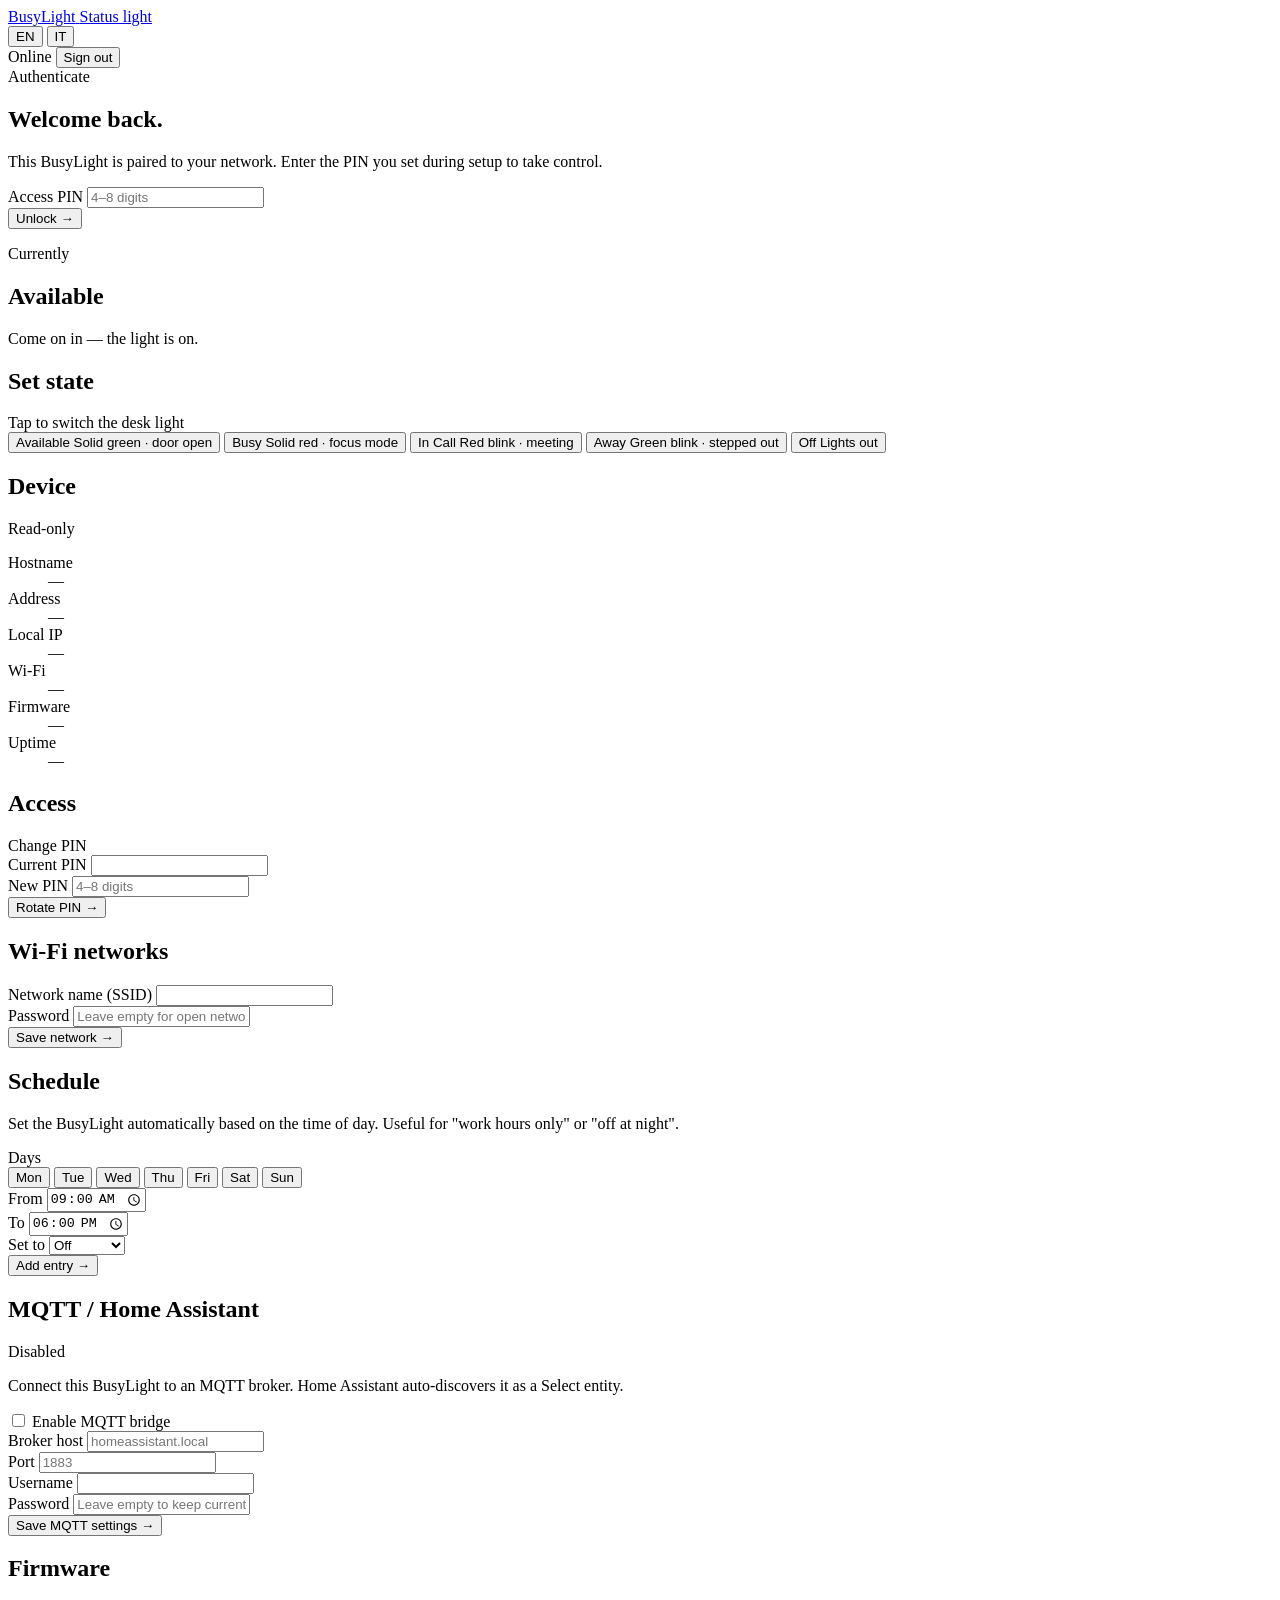
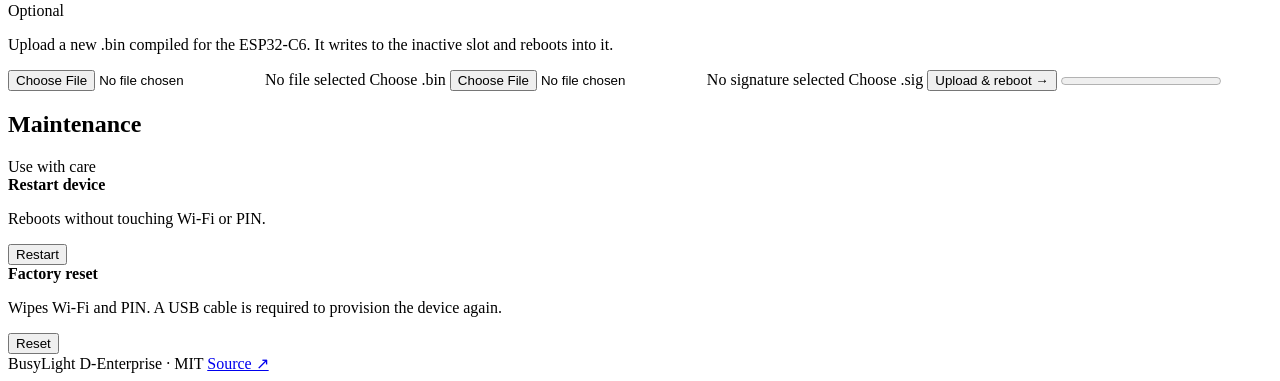
==== presence_helper/src/busylight_presence/webui/index.html @ 86720038 "feat(presence): host the firmware's web UI locally over a Serial bridge Custom dashboards in CTk cou" ====
<!doctype html>
<html lang="en">
  <head>
    <meta charset="utf-8" />
    <meta name="viewport" content="width=device-width, initial-scale=1" />
    <meta name="color-scheme" content="light" />
    <title>BusyLight</title>
    <link rel="preconnect" href="https://fonts.googleapis.com" crossorigin />
    <link rel="preconnect" href="https://fonts.gstatic.com" crossorigin />
    <link
      href="https://fonts.googleapis.com/css2?family=Bricolage+Grotesque:opsz,wght@12..96,400;12..96,500;12..96,600;12..96,700&family=JetBrains+Mono:wght@500;600&display=swap"
      rel="stylesheet"
    />
    <link rel="stylesheet" href="/styles.css" />
  </head>
  <body>
    <header class="bar">
      <a class="brand" href="/">
        <span class="brand-mark" aria-hidden="true">
          <span class="brand-mark-r"></span>
          <span class="brand-mark-g"></span>
        </span>
        <span class="brand-text">
          <span class="brand-name">BusyLight</span>
          <span class="brand-sub" data-i18n="brand.sub">Status light</span>
        </span>
      </a>
      <div class="bar-right">
        <div class="langswitch" role="group" aria-label="Language">
          <button type="button" data-lang-btn="en">EN</button>
          <button type="button" data-lang-btn="it">IT</button>
        </div>
        <span class="net" id="link-state">
          <span class="net-dot"></span>
          <span data-i18n="topbar.online">Online</span>
        </span>
        <button id="logout-btn" type="button" class="link hidden" data-i18n="topbar.signout">Sign out</button>
      </div>
    </header>

    <main class="page">

      <!-- LOGIN -->
      <section id="login-card" class="lock">
        <div class="lock-card">
          <div class="lock-bead" aria-hidden="true">
            <span class="lock-bead-halo"></span>
            <span class="lock-bead-core"></span>
            <span class="lock-bead-shine"></span>
          </div>
          <span class="kicker" data-i18n="login.kicker">Authenticate</span>
          <h1 class="display" data-i18n="login.title">Welcome back.</h1>
          <p class="lede" data-i18n="login.lede">
            This BusyLight is paired to your network. Enter the PIN you set
            during setup to take control.
          </p>
          <div class="field">
            <label for="pin" data-i18n="login.access_pin">Access PIN</label>
            <input
              id="pin"
              type="password"
              inputmode="numeric"
              maxlength="8"
              autocomplete="off"
              placeholder="4–8 digits"
              data-i18n-attr="placeholder: login.placeholder"
            />
          </div>
          <button id="login-btn" type="button" class="cta">
            <span data-i18n="login.unlock">Unlock</span>
            <span class="cta-arrow" aria-hidden="true">→</span>
          </button>
          <p class="msg" id="login-msg" role="status"></p>
        </div>
      </section>

      <!-- DASHBOARD -->
      <div id="console-grid" class="dash hidden">

        <!-- HERO -->
        <section class="hero" id="status-orb" data-state="AVAILABLE">
          <div class="hero-stage" aria-hidden="true">
            <span class="hero-halo"></span>
            <span class="hero-bead">
              <span class="hero-bead-shine"></span>
            </span>
          </div>
          <div class="hero-info">
            <span class="kicker" data-i18n="hero.kicker">Currently</span>
            <h1 class="display display--xl" id="current-state">Available</h1>
            <p class="lede" id="hero-sub">Come on in — the light is on.</p>
          </div>
        </section>

        <!-- STATE SELECTOR -->
        <section class="block">
          <header class="block-head">
            <h2 data-i18n="set_state.title">Set state</h2>
            <span class="block-sub" data-i18n="set_state.sub">Tap to switch the desk light</span>
          </header>
          <div class="tiles">
            <button class="tile" data-state="AVAILABLE">
              <span class="tile-swatch"></span>
              <span class="tile-text">
                <span class="tile-name" data-i18n="states.AVAILABLE.name">Available</span>
                <span class="tile-desc" data-i18n="states.AVAILABLE.desc">Solid green · door open</span>
              </span>
            </button>
            <button class="tile" data-state="BUSY">
              <span class="tile-swatch"></span>
              <span class="tile-text">
                <span class="tile-name" data-i18n="states.BUSY.name">Busy</span>
                <span class="tile-desc" data-i18n="states.BUSY.desc">Solid red · focus mode</span>
              </span>
            </button>
            <button class="tile" data-state="IN_CALL">
              <span class="tile-swatch"></span>
              <span class="tile-text">
                <span class="tile-name" data-i18n="states.IN_CALL.name">In Call</span>
                <span class="tile-desc" data-i18n="states.IN_CALL.desc">Red blink · meeting</span>
              </span>
            </button>
            <button class="tile" data-state="AWAY">
              <span class="tile-swatch"></span>
              <span class="tile-text">
                <span class="tile-name" data-i18n="states.AWAY.name">Away</span>
                <span class="tile-desc" data-i18n="states.AWAY.desc">Green blink · stepped out</span>
              </span>
            </button>
            <button class="tile" data-state="OFF">
              <span class="tile-swatch"></span>
              <span class="tile-text">
                <span class="tile-name" data-i18n="states.OFF.name">Off</span>
                <span class="tile-desc" data-i18n="states.OFF.desc">Lights out</span>
              </span>
            </button>
          </div>
          <p class="msg msg--center" id="state-msg"></p>
        </section>

        <!-- TWO COL -->
        <div class="cols">
          <section class="block">
            <header class="block-head">
              <h2 data-i18n="device.title">Device</h2>
              <span class="block-sub" data-i18n="device.sub">Read-only</span>
            </header>
            <dl class="readout">
              <div><dt data-i18n="device.hostname">Hostname</dt><dd id="t-host" class="mono">—</dd></div>
              <div><dt data-i18n="device.address">Address</dt><dd id="t-mdns" class="mono">—</dd></div>
              <div><dt data-i18n="device.local_ip">Local IP</dt><dd id="t-ip" class="mono">—</dd></div>
              <div>
                <dt data-i18n="device.wifi">Wi-Fi</dt>
                <dd>
                  <span id="t-rssi">—</span>
                  <span id="t-bars" class="bars" aria-hidden="true">
                    <span></span><span></span><span></span><span></span>
                  </span>
                </dd>
              </div>
              <div><dt data-i18n="device.firmware">Firmware</dt><dd id="t-ver" class="mono">—</dd></div>
              <div><dt data-i18n="device.uptime">Uptime</dt><dd id="t-uptime" class="mono">—</dd></div>
            </dl>
          </section>

          <section class="block">
            <header class="block-head">
              <h2 data-i18n="access.title">Access</h2>
              <span class="block-sub" data-i18n="access.sub">Change PIN</span>
            </header>
            <div class="block-body">
              <div class="field">
                <label for="current-pin" data-i18n="access.current_pin">Current PIN</label>
                <input
                  id="current-pin"
                  type="password"
                  inputmode="numeric"
                  maxlength="8"
                  autocomplete="off"
                />
              </div>
              <div class="field">
                <label for="new-pin" data-i18n="access.new_pin">New PIN</label>
                <input
                  id="new-pin"
                  type="password"
                  inputmode="numeric"
                  maxlength="8"
                  autocomplete="off"
                  placeholder="4–8 digits"
                  data-i18n-attr="placeholder: login.placeholder"
                />
              </div>
              <button id="change-pin-btn" type="button" class="cta cta--block">
                <span data-i18n="access.rotate">Rotate PIN</span>
                <span class="cta-arrow" aria-hidden="true">→</span>
              </button>
              <p class="msg" id="pin-msg" role="status"></p>
            </div>
          </section>
        </div>

        <!-- WI-FI NETWORKS -->
        <section class="block" id="wifi-card">
          <header class="block-head">
            <h2 data-i18n="wifi.title">Wi-Fi networks</h2>
            <span class="block-sub" id="wifi-meta"></span>
          </header>
          <div class="block-body">
            <ul class="wifi-list" id="wifi-list" aria-live="polite"></ul>
            <p class="lede lede--sm" id="wifi-empty" data-i18n="wifi.empty" hidden>
              No saved Wi-Fi networks yet. Add one to keep this BusyLight online when you move it around.
            </p>

            <div class="wifi-add">
              <div class="field">
                <label for="wifi-new-ssid" data-i18n="wifi.ssid">Network name (SSID)</label>
                <input
                  id="wifi-new-ssid"
                  type="text"
                  maxlength="32"
                  autocomplete="off"
                />
              </div>
              <div class="field">
                <label for="wifi-new-password" data-i18n="wifi.password">Password</label>
                <input
                  id="wifi-new-password"
                  type="password"
                  maxlength="63"
                  autocomplete="new-password"
                  data-i18n-attr="placeholder: wifi.password_placeholder"
                  placeholder="Leave empty for open networks"
                />
              </div>
              <button id="wifi-add-btn" type="button" class="cta cta--block">
                <span data-i18n="wifi.add">Save network</span>
                <span class="cta-arrow" aria-hidden="true">→</span>
              </button>
              <p class="msg" id="wifi-msg" role="status"></p>
            </div>
          </div>
        </section>

        <!-- SCHEDULE -->
        <section class="block" id="schedule-card">
          <header class="block-head">
            <h2 data-i18n="schedule.title">Schedule</h2>
            <span class="block-sub" id="schedule-meta"></span>
          </header>
          <div class="block-body">
            <p class="lede lede--sm" data-i18n="schedule.lede">
              Set the BusyLight automatically based on the time of day. Useful for "work hours only" or "off at night".
            </p>
            <ul class="schedule-list" id="schedule-list" aria-live="polite"></ul>
            <p class="lede lede--sm" id="schedule-empty" data-i18n="schedule.empty" hidden>
              No schedule yet. Add one below.
            </p>

            <div class="schedule-add">
              <div class="field">
                <label data-i18n="schedule.days">Days</label>
                <div class="day-picker">
                  <button type="button" class="day-btn" data-day="1" data-i18n="day.mon_short">Mon</button>
                  <button type="button" class="day-btn" data-day="2" data-i18n="day.tue_short">Tue</button>
                  <button type="button" class="day-btn" data-day="3" data-i18n="day.wed_short">Wed</button>
                  <button type="button" class="day-btn" data-day="4" data-i18n="day.thu_short">Thu</button>
                  <button type="button" class="day-btn" data-day="5" data-i18n="day.fri_short">Fri</button>
                  <button type="button" class="day-btn" data-day="6" data-i18n="day.sat_short">Sat</button>
                  <button type="button" class="day-btn" data-day="0" data-i18n="day.sun_short">Sun</button>
                </div>
              </div>
              <div class="schedule-time-row">
                <div class="field">
                  <label for="sched-start" data-i18n="schedule.from">From</label>
                  <input id="sched-start" type="time" value="09:00" />
                </div>
                <div class="field">
                  <label for="sched-end" data-i18n="schedule.to">To</label>
                  <input id="sched-end" type="time" value="18:00" />
                </div>
                <div class="field">
                  <label for="sched-state" data-i18n="schedule.set_to">Set to</label>
                  <select id="sched-state">
                    <option value="AVAILABLE">Available</option>
                    <option value="BUSY">Busy</option>
                    <option value="AWAY">Away</option>
                    <option value="OFF" selected>Off</option>
                  </select>
                </div>
              </div>
              <button id="sched-add-btn" type="button" class="cta cta--block">
                <span data-i18n="schedule.add">Add entry</span>
                <span class="cta-arrow" aria-hidden="true">→</span>
              </button>
              <p class="msg" id="sched-msg" role="status"></p>
            </div>
          </div>
        </section>

        <!-- MQTT -->
        <section class="block">
          <header class="block-head">
            <h2 data-i18n="mqtt.title">MQTT / Home Assistant</h2>
            <span class="block-sub" id="mqtt-status" data-i18n="mqtt.disabled">Disabled</span>
          </header>
          <div class="block-body">
            <p class="lede lede--sm" data-i18n="mqtt.lede">
              Connect this BusyLight to an MQTT broker. Home Assistant auto-discovers it as a Select entity.
            </p>
            <label class="mqtt-toggle">
              <input id="mqtt-enabled" type="checkbox" />
              <span data-i18n="mqtt.enable">Enable MQTT bridge</span>
            </label>
            <div class="field">
              <label for="mqtt-host" data-i18n="mqtt.host">Broker host</label>
              <input id="mqtt-host" type="text" autocomplete="off" placeholder="homeassistant.local" />
            </div>
            <div class="field">
              <label for="mqtt-port" data-i18n="mqtt.port">Port</label>
              <input id="mqtt-port" type="text" inputmode="numeric" autocomplete="off" placeholder="1883" />
            </div>
            <div class="field">
              <label for="mqtt-user" data-i18n="mqtt.username">Username</label>
              <input id="mqtt-user" type="text" autocomplete="off" />
            </div>
            <div class="field">
              <label for="mqtt-pass" data-i18n="mqtt.password">Password</label>
              <input id="mqtt-pass" type="password" autocomplete="new-password" data-i18n-attr="placeholder: mqtt.password_placeholder" placeholder="Leave empty to keep current" />
            </div>
            <button id="mqtt-save" type="button" class="cta cta--block">
              <span data-i18n="mqtt.save">Save MQTT settings</span>
              <span class="cta-arrow" aria-hidden="true">→</span>
            </button>
            <p class="msg" id="mqtt-msg" role="status"></p>
          </div>
        </section>

        <!-- OTA -->
        <section class="block">
          <header class="block-head">
            <h2 data-i18n="ota.title">Firmware</h2>
            <span class="block-sub" data-i18n="ota.sub">Optional</span>
          </header>
          <div class="block-body">
            <p class="lede lede--sm" data-i18n="ota.lede">
              Upload a new .bin compiled for the ESP32-C6. It writes to the
              inactive slot and reboots into it.
            </p>
            <label class="picker filepick" id="ota-picker">
              <input id="ota-file" type="file" accept=".bin" />
              <span class="filepick-name" id="ota-filename" data-i18n="ota.no_file">No file selected</span>
              <span class="filepick-cta" data-i18n="ota.choose">Choose .bin</span>
            </label>
            <label class="picker filepick" id="ota-sig-picker">
              <input id="ota-sig-file" type="file" accept=".sig" />
              <span class="filepick-name" id="ota-sig-filename" data-i18n="ota.no_sig">No signature selected</span>
              <span class="filepick-cta" data-i18n="ota.choose_sig">Choose .sig</span>
            </label>
            <button id="ota-btn" type="button" class="cta cta--block">
              <span data-i18n="ota.upload">Upload &amp; reboot</span>
              <span class="cta-arrow" aria-hidden="true">→</span>
            </button>
            <progress id="ota-progress" class="hidden" max="100" value="0"></progress>
            <p class="msg" id="ota-msg" role="status"></p>
          </div>
        </section>

        <!-- MAINTENANCE -->
        <section class="block block--quiet">
          <header class="block-head">
            <h2 data-i18n="maint.title">Maintenance</h2>
            <span class="block-sub" data-i18n="maint.sub">Use with care</span>
          </header>
          <div class="maint">
            <div class="maint-row">
              <div class="maint-text">
                <strong data-i18n="maint.restart.title">Restart device</strong>
                <p data-i18n="maint.restart.desc">Reboots without touching Wi-Fi or PIN.</p>
              </div>
              <button id="reboot-btn" type="button" class="ghost" data-i18n="maint.restart.btn">Restart</button>
            </div>
            <div class="maint-row">
              <div class="maint-text">
                <strong data-i18n="maint.factory.title">Factory reset</strong>
                <p data-i18n="maint.factory.desc">Wipes Wi-Fi and PIN. A USB cable is required to provision the device again.</p>
              </div>
              <button id="factory-reset-btn" type="button" class="ghost ghost--danger" data-i18n="maint.factory.btn">Reset</button>
            </div>
          </div>
        </section>
      </div>
    </main>

    <footer class="foot">
      <span class="foot-mark">BusyLight</span>
      <span class="foot-meta">D-Enterprise · MIT</span>
      <a href="https://github.com" target="_blank" rel="noopener" class="foot-link" data-i18n="foot.source">Source ↗</a>
    </footer>

    <script src="/app.js"></script>
  </body>
</html>
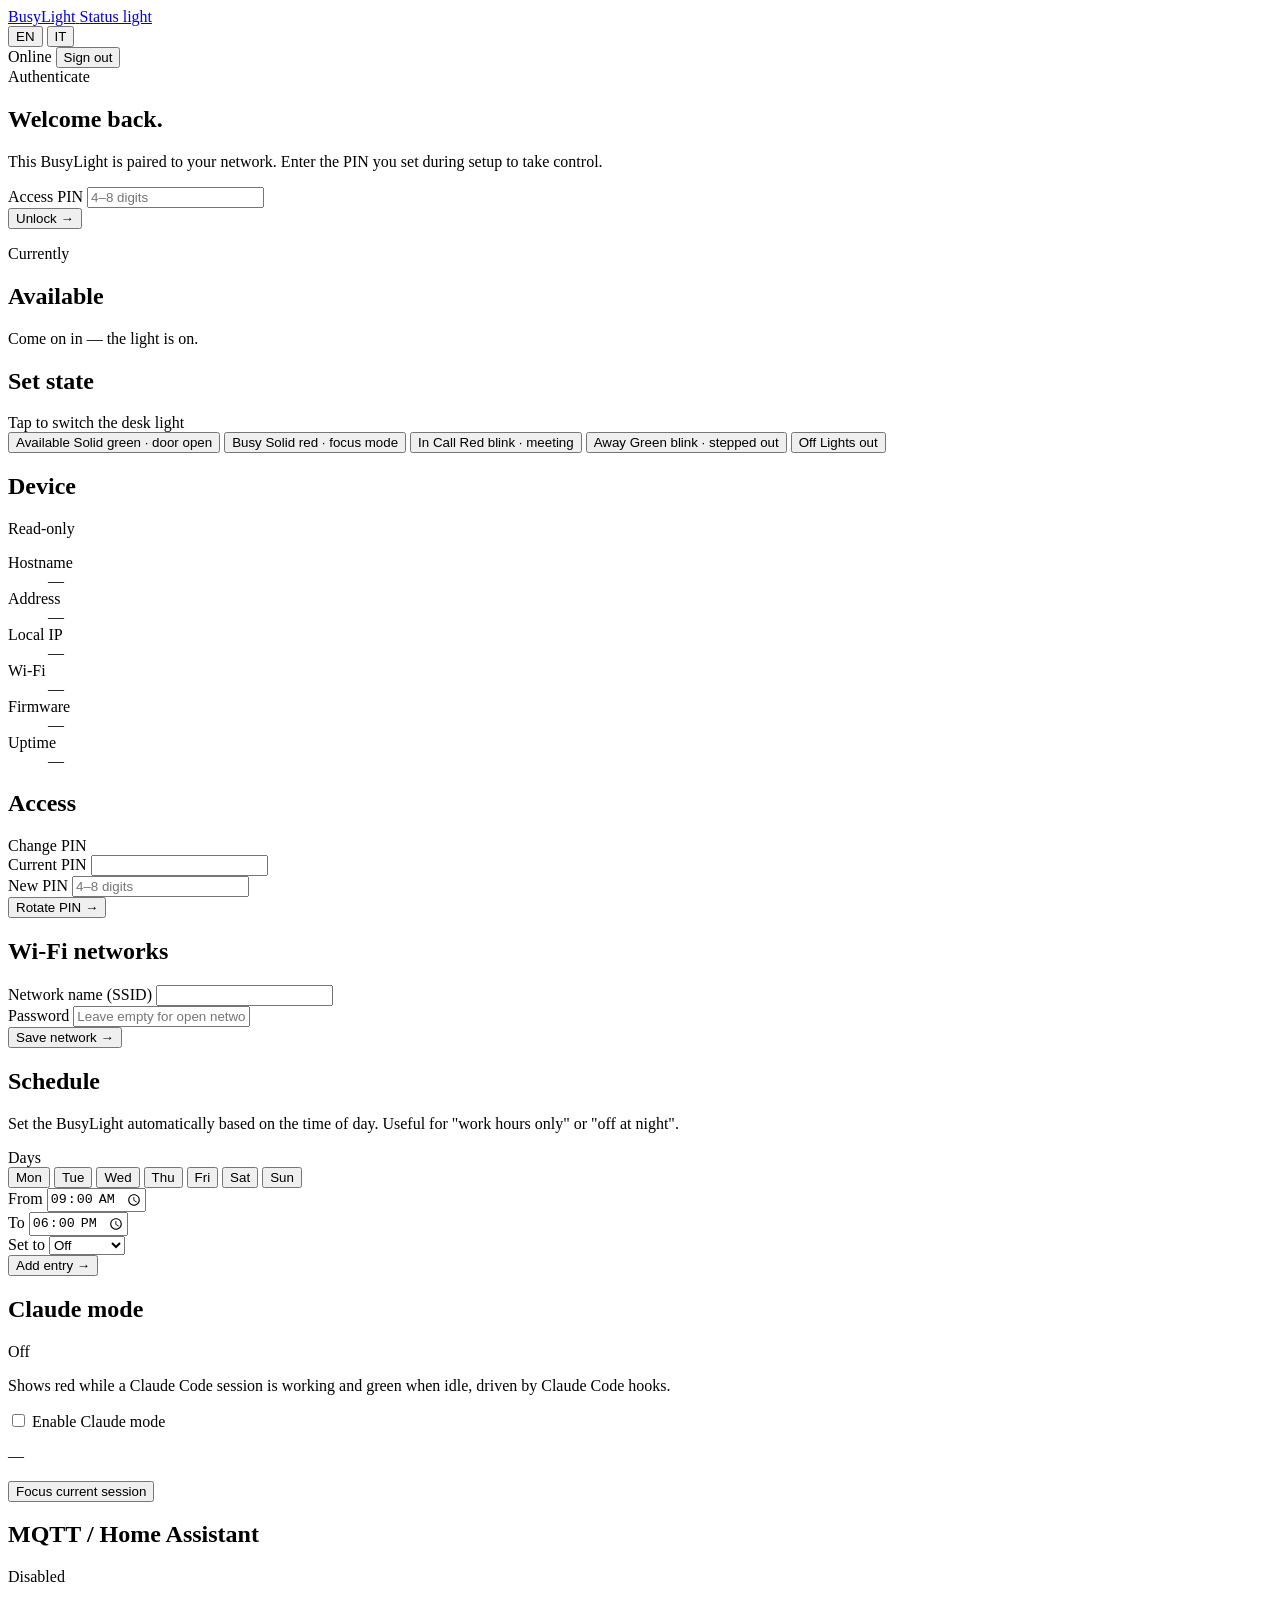
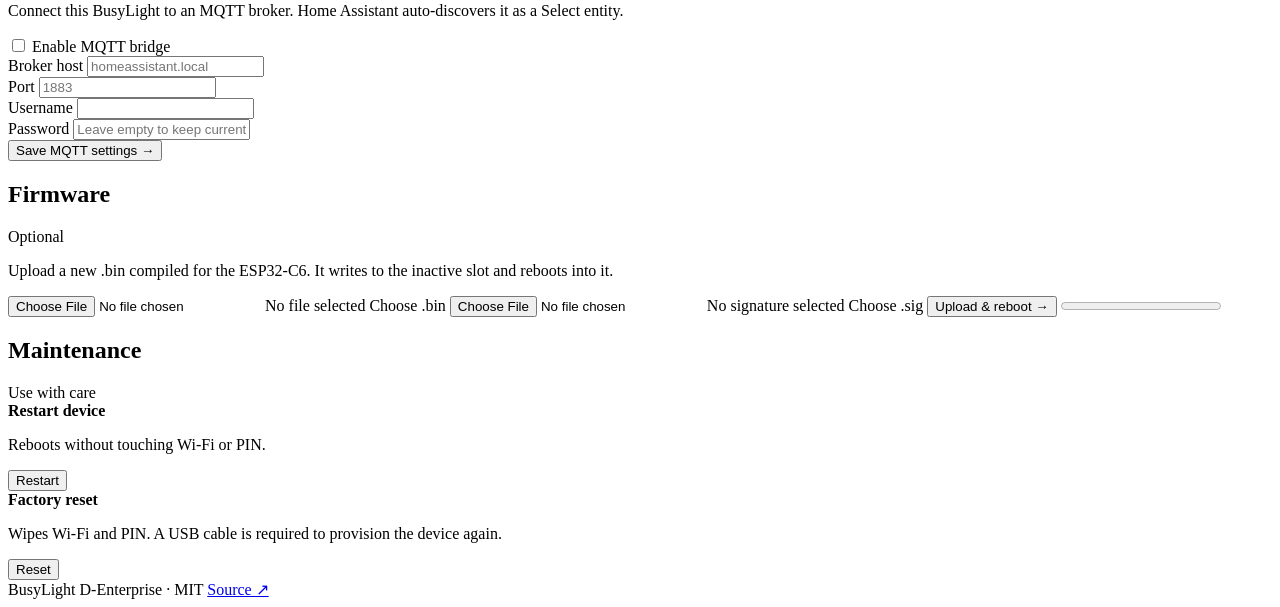
==== commit 36ceb33a: "feat(claude-mode-v2): dashboard Claude-mode card + bridge endpoint" ====
--- a/presence_helper/src/busylight_presence/webui/index.html
+++ b/presence_helper/src/busylight_presence/webui/index.html
@@ -298,6 +298,27 @@
           </div>
         </section>
 
+        <!-- CLAUDE MODE -->
+        <section class="block" id="claude-card">
+          <header class="block-head">
+            <h2>Claude mode</h2>
+            <span class="block-sub" id="claude-status-meta">Off</span>
+          </header>
+          <div class="block-body">
+            <p class="lede lede--sm">
+              Shows red while a Claude Code session is working and green when
+              idle, driven by Claude Code hooks.
+            </p>
+            <label class="mqtt-toggle">
+              <input id="claude-toggle" type="checkbox" />
+              <span>Enable Claude mode</span>
+            </label>
+            <p class="lede lede--sm" id="claude-status">—</p>
+            <button id="claude-focus" type="button" class="ghost">Focus current session</button>
+            <p class="msg" id="claude-msg" role="status"></p>
+          </div>
+        </section>
+
         <!-- MQTT -->
         <section class="block">
           <header class="block-head">
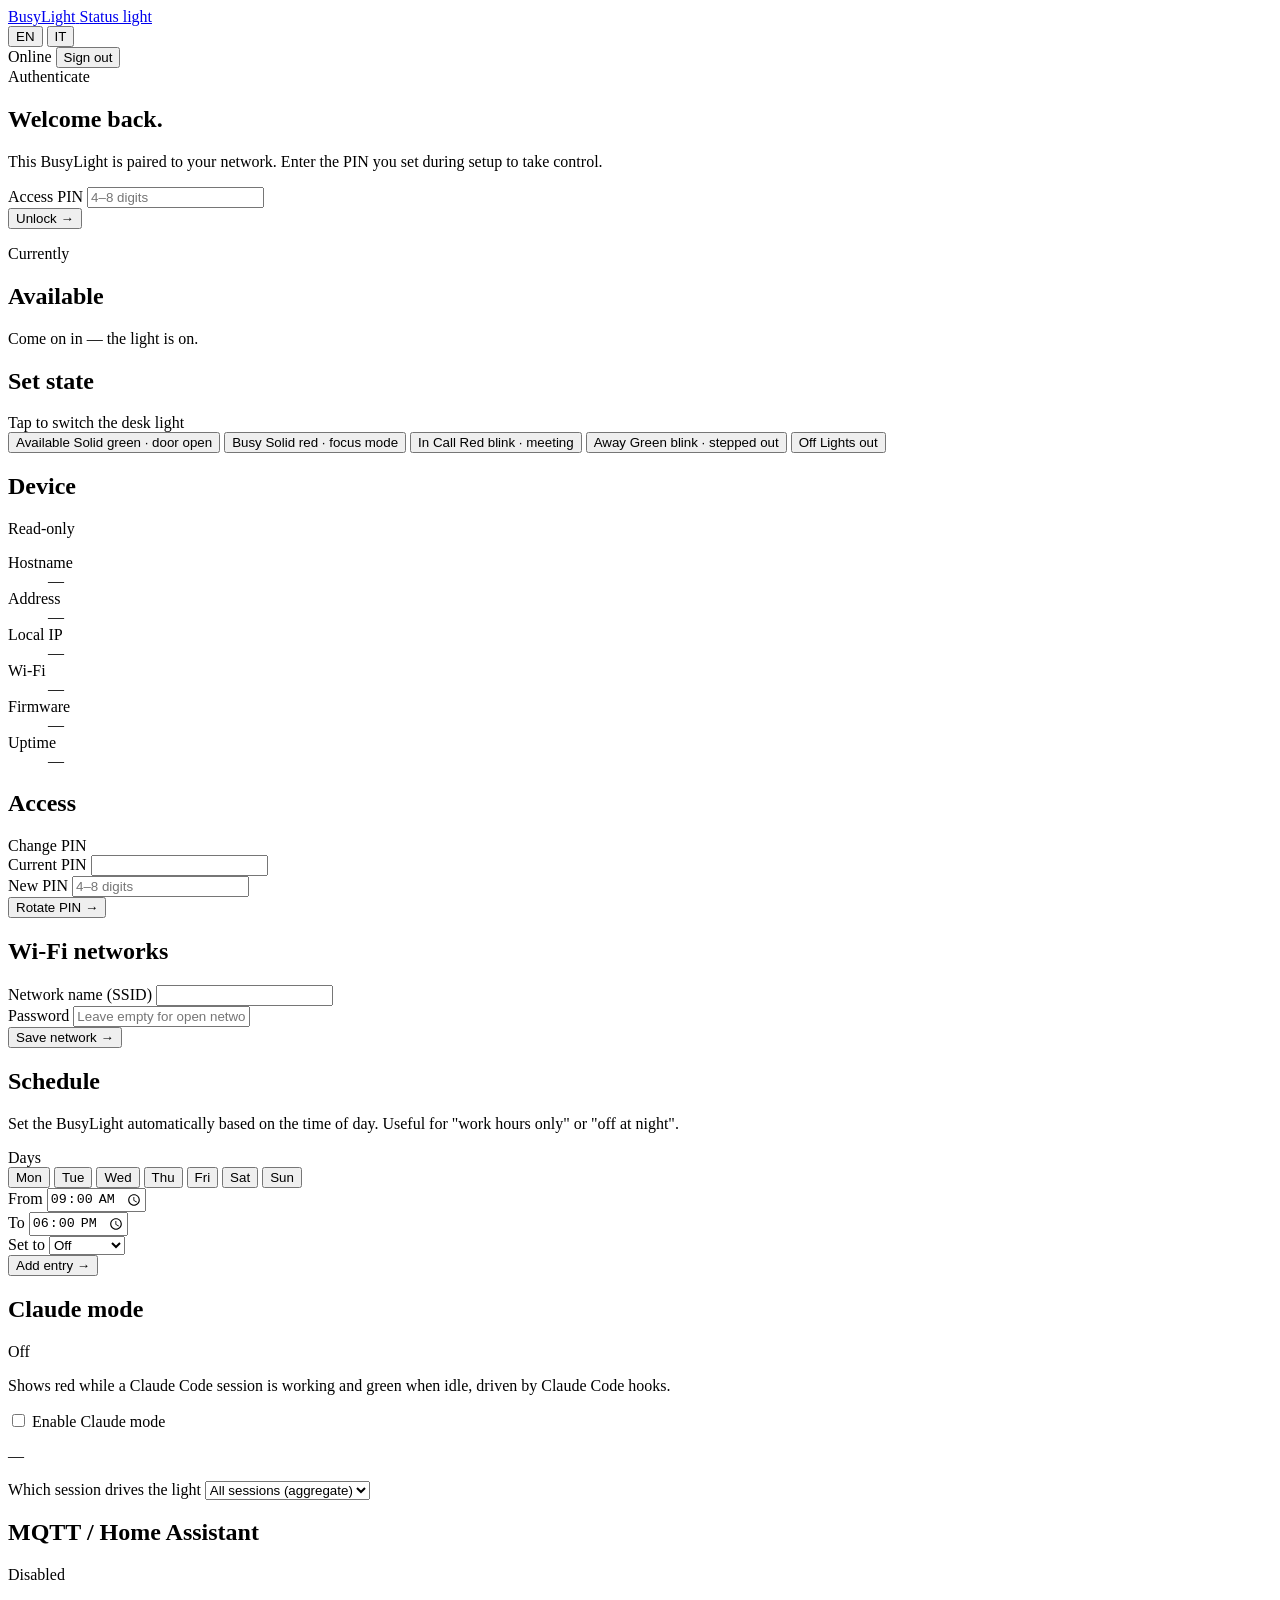
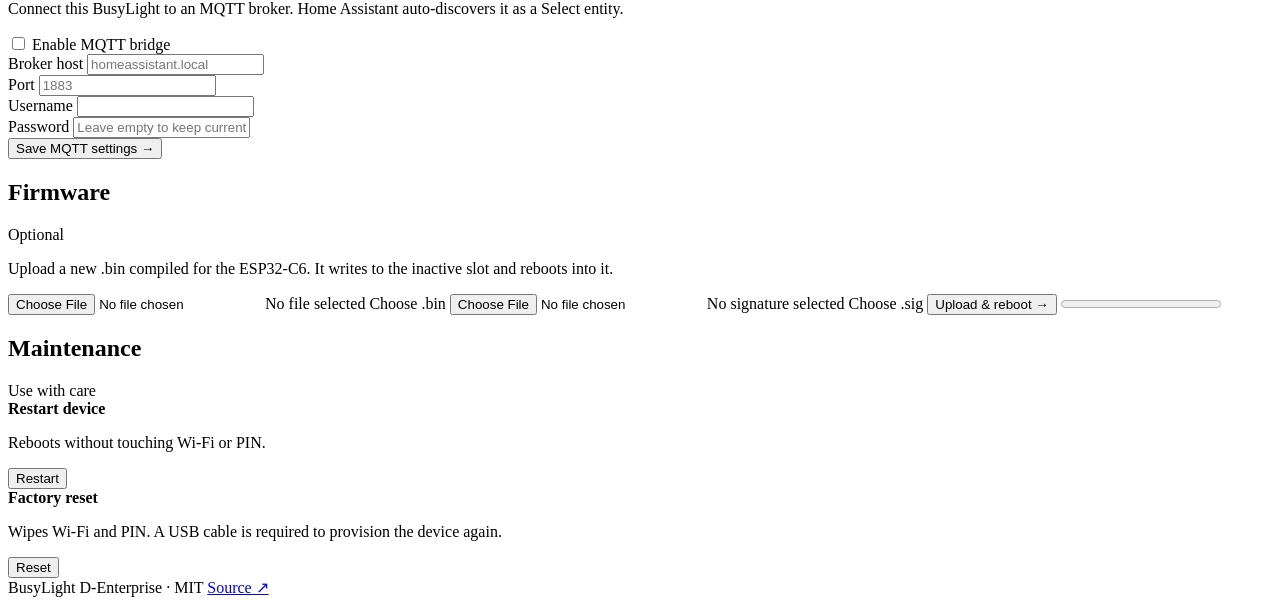
==== commit d55deb34: "feat(claude-mode-v2.1): dashboard session dropdown (focus by project) + bridge focus-by-id" ====
--- a/presence_helper/src/busylight_presence/webui/index.html
+++ b/presence_helper/src/busylight_presence/webui/index.html
@@ -314,7 +314,12 @@
               <span>Enable Claude mode</span>
             </label>
             <p class="lede lede--sm" id="claude-status">—</p>
-            <button id="claude-focus" type="button" class="ghost">Focus current session</button>
+            <div class="field">
+              <label for="claude-focus-select">Which session drives the light</label>
+              <select id="claude-focus-select">
+                <option value="">All sessions (aggregate)</option>
+              </select>
+            </div>
             <p class="msg" id="claude-msg" role="status"></p>
           </div>
         </section>
